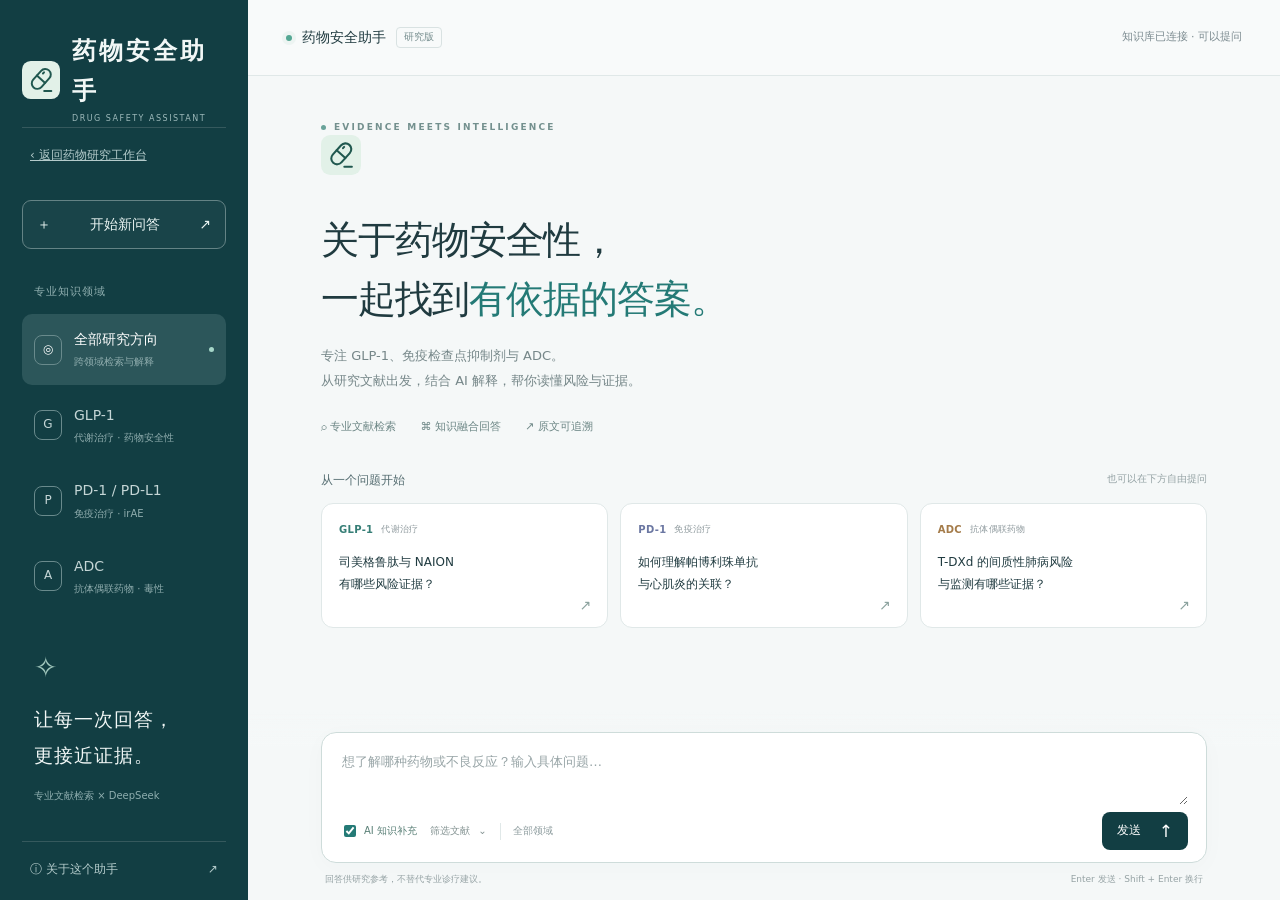
==== safety.html @ de423e83 "Launch Drug Intelligence AI research workspace" ====
<!doctype html>
<html lang="zh-CN">
<head><meta charset="utf-8"><meta name="viewport" content="width=device-width, initial-scale=1"><meta name="theme-color" content="#123e43"><title>药物安全助手</title><link rel="icon" type="image/svg+xml" href="data:image/svg+xml,%3Csvg%20xmlns%3D%22http%3A%2F%2Fwww.w3.org%2F2000%2Fsvg%22%20viewBox%3D%220%200%2048%2048%22%20width%3D%2240%22%20height%3D%2240%22%20aria-hidden%3D%22true%22%3E%3Crect%20width%3D%2248%22%20height%3D%2248%22%20rx%3D%2211%22%20fill%3D%22%23e2f1e8%22%2F%3E%3Cg%20fill%3D%22none%22%20stroke%3D%22%2320584f%22%20stroke-width%3D%222.5%22%20stroke-linejoin%3D%22round%22%20stroke-linecap%3D%22round%22%3E%3Cg%20transform%3D%22rotate%2842%2024%2023%29%22%3E%3Crect%20x%3D%2217%22%20y%3D%228%22%20width%3D%2214%22%20height%3D%2229%22%20rx%3D%227%22%2F%3E%3Cpath%20d%3D%22M17%2023h14m-10-7v-2%22%2F%3E%3C%2Fg%3E%3Cpath%20d%3D%22M28%2038h9%22%2F%3E%3C%2Fg%3E%3C%2Fsvg%3E"><link rel="stylesheet" href="./static/style.css?v=20261116b"></head>
<body>
<aside class="sidebar">
  <a class="brand" href="./" aria-label="药物安全助手首页"><svg xmlns="http://www.w3.org/2000/svg" viewBox="0 0 48 48" width="40" height="40" aria-hidden="true"><rect width="48" height="48" rx="11" fill="#e2f1e8"/><g fill="none" stroke="#20584f" stroke-width="2.5" stroke-linejoin="round" stroke-linecap="round"><g transform="rotate(42 24 23)"><rect x="17" y="8" width="14" height="29" rx="7"/><path d="M17 23h14m-10-7v-2"/></g><path d="M28 38h9"/></g></svg><span>药物安全助手<small>DRUG SAFETY ASSISTANT</small></span></a>
  <a href="./" class="about-button">‹ 返回药物研究工作台</a>
  <button id="new-chat" class="new-chat"><span>＋</span> 开始新问答 <span>↗</span></button>
  <div class="nav-label">专业知识领域</div>
  <nav aria-label="选择文献领域">
    <button data-category="" class="category selected" aria-pressed="true"><span class="nav-icon">◎</span><span>全部研究方向<small>跨领域检索与解释</small></span><span class="nav-dot"></span></button>
    <button data-category="GLP-1" class="category" aria-pressed="false"><span class="nav-icon">G</span><span>GLP-1<small>代谢治疗 · 药物安全性</small></span><span class="nav-dot"></span></button>
    <button data-category="PD-1/PD-L1" class="category" aria-pressed="false"><span class="nav-icon">P</span><span>PD-1 / PD-L1<small>免疫治疗 · irAE</small></span><span class="nav-dot"></span></button>
    <button data-category="ADC" class="category" aria-pressed="false"><span class="nav-icon">A</span><span>ADC<small>抗体偶联药物 · 毒性</small></span><span class="nav-dot"></span></button>
  </nav>
  <div class="sidebar-note"><span class="tiny-orbit">✧</span><p>让每一次回答，<br>更接近证据。</p><small>专业文献检索 × DeepSeek</small></div>
  <button id="settings" class="about-button">ⓘ 关于这个助手 <span>↗</span></button>
</aside>
<div class="app-shell">
  <header class="topbar"><div><span class="status-dot"></span><span>药物安全助手</span><span class="beta">研究版</span></div><span id="status" role="status">连接知识库中</span></header>
  <main id="main">
    <section id="welcome" class="welcome">
      <div class="eyebrow"><span></span> EVIDENCE MEETS INTELLIGENCE</div>
      <div aria-hidden="true"><svg xmlns="http://www.w3.org/2000/svg" viewBox="0 0 48 48" width="40" height="40" aria-hidden="true"><rect width="48" height="48" rx="11" fill="#e2f1e8"/><g fill="none" stroke="#20584f" stroke-width="2.5" stroke-linejoin="round" stroke-linecap="round"><g transform="rotate(42 24 23)"><rect x="17" y="8" width="14" height="29" rx="7"/><path d="M17 23h14m-10-7v-2"/></g><path d="M28 38h9"/></g></svg></div>
      <h1>关于药物安全性，<br>一起找到<span>有依据的答案。</span></h1>
      <p class="hero-copy">专注 GLP-1、免疫检查点抑制剂与 ADC。<br>从研究文献出发，结合 AI 解释，帮你读懂风险与证据。</p>
      <div class="capabilities"><span>⌕ 专业文献检索</span><span>⌘ 知识融合回答</span><span>↗ 原文可追溯</span></div>
      <div class="examples-heading">从一个问题开始 <span>也可以在下方自由提问</span></div>
      <div class="examples">
        <button data-question="司美格鲁肽与 NAION 风险有哪些研究证据？"><span class="topic">GLP-1 <i>代谢治疗</i></span><strong>司美格鲁肽与 NAION<br>有哪些风险证据？</strong><span class="example-arrow">↗</span></button>
        <button data-question="帕博利珠单抗与心肌炎有什么关联？"><span class="topic">PD-1 <i>免疫治疗</i></span><strong>如何理解帕博利珠单抗<br>与心肌炎的关联？</strong><span class="example-arrow">↗</span></button>
        <button data-question="T-DXd 与 ILD 风险及监测有哪些证据？"><span class="topic">ADC <i>抗体偶联药物</i></span><strong>T-DXd 的间质性肺病风险<br>与监测有哪些证据？</strong><span class="example-arrow">↗</span></button>
      </div>
    </section>
    <section id="conversation" aria-label="问答记录" aria-live="polite"></section>
  </main>
  <div class="composer-dock">
    <form id="form">
      <label class="sr-only" for="question">输入药物安全性问题</label>
      <textarea id="question" maxlength="2000" rows="2" placeholder="想了解哪种药物或不良反应？输入具体问题…" required></textarea>
      <div class="composer-controls"><div class="composer-options"><label class="fallback-option"><input id="allow-model" type="checkbox" checked><span>AI 知识补充</span></label><button id="filter-toggle" type="button" class="filter-toggle" aria-expanded="false">筛选文献 <span>⌄</span></button><span id="scope">全部领域</span></div><button id="submit" type="submit" aria-label="发送问题">发送 <span>↑</span></button></div>
      <div id="filters" hidden><label>发表年份 <input id="year-from" type="number" min="1900" max="2100" placeholder="起始年" aria-label="起始年份"> — <input id="year-to" type="number" min="1900" max="2100" placeholder="结束年" aria-label="结束年份"></label><span>仅筛选文献来源</span></div>
    </form>
    <div class="composer-note"><span id="message" role="status">回答供研究参考，不替代专业诊疗建议。</span><span class="keyboard-hint">Enter 发送 · Shift + Enter 换行</span></div>
  </div>
</div>
<dialog id="dialog"><form method="dialog"><span class="eyebrow">ABOUT THIS ASSISTANT</span><h2>从文献出发，让问题更清楚。</h2><p>药物安全助手专注 GLP-1、PD-1 / PD-L1 与 ADC 的药物安全性问题。优先检索已有文献，再由 DeepSeek 组织回答；有出处的结论附引用，点开可查看原文和 PDF 页码。</p><p>知识库未覆盖的部分允许模型补充，并在对应段落标注“知识补充”。这些内容没有经过当前文献库核验，也不是实时联网信息。引用与逐字引文检查不等于医学结论已获验证。</p><p>等待区展示实际处理阶段，不展示模型内部推理。本版本在浏览器中按关键词和药物别名检索，不运行原版向量模型。每次提问请写明药物与问题；本页保留本次问答记录，刷新后清空。</p><div id="connection-options" hidden><label for="api-url">后端地址</label><input id="api-url" type="url" placeholder="https://your-api.example.com"><button id="save" value="save">保存连接</button></div><button value="cancel" class="dialog-close">知道了</button></form></dialog>
<script src="./static/config.js?v=126d5b24" defer></script><script src="./static/static-client.mjs" type="module"></script><script src="./static/app.js?brand=v2&amp;v=pages1" defer></script>
</body></html>
---- static/style.css ----
:root{--ink:#203b40;--muted:#7c8b90;--teal:#247a76;--dark:#123e43;--line:#e0e8e8;--paper:#f5f8f8;--blue:#687bac;--font:Inter,"PingFang SC","Microsoft YaHei",system-ui,sans-serif}
*{box-sizing:border-box}body{margin:0;background:var(--paper);color:var(--ink);font:14px/1.65 var(--font)}button,input,textarea{font:inherit}button,a,input,textarea{ -webkit-tap-highlight-color:transparent}button{cursor:pointer}button:disabled{cursor:wait;opacity:.55}a{color:var(--teal)}button:focus-visible,a:focus-visible,textarea:focus-visible,input:focus-visible,summary:focus-visible{outline:3px solid #86bcb7;outline-offset:4px}[hidden]{display:none!important}.sidebar{position:fixed;inset:0 auto 0 0;width:248px;padding:32px 22px 22px;background:var(--dark);color:#f1f7f6;display:flex;flex-direction:column;z-index:5}.brand{display:flex;align-items:center;gap:12px;text-decoration:none;color:inherit;font-size:24px;font-weight:650;letter-spacing:3px}.brand small{display:block;font:8px/2 var(--font);letter-spacing:1.5px;color:#9db9ba}.brand-mark{display:grid;place-items:center;width:43px;height:43px;border:1px solid #7b9d9d;border-radius:13px;font-size:22px;letter-spacing:0;background:#ffffff08}.new-chat{margin:34px 0 34px;display:flex;justify-content:space-between;align-items:center;padding:12px 14px;border:1px solid #648385;border-radius:9px;background:#ffffff08;color:#eaf5f3}.new-chat:hover{background:#ffffff14}.nav-label{font-size:11px;letter-spacing:1px;color:#8faeaf;margin:0 12px 13px}.category{display:flex;align-items:center;gap:12px;width:100%;text-align:left;border:0;background:transparent;color:#c5d6d6;padding:14px 12px;border-radius:10px;margin-bottom:5px}.category small{display:block;color:#90adae;font-size:10px;margin-top:3px}.category.selected{background:#2c565a;color:#fff}.category:hover{background:#ffffff0c}.category.selected:hover{background:#2c565a}.nav-icon{width:28px;height:30px;display:grid;place-items:center;border:1px solid #698a8c;border-radius:8px;font-size:12px;font-weight:500}.nav-dot{margin-left:auto;width:5px;height:5px;border-radius:50%;background:transparent}.selected .nav-dot{background:#a6d7c9}.sidebar-note{margin-top:auto;padding:28px 12px 35px}.sidebar-note p{font-size:19px;line-height:1.9;font-weight:300;letter-spacing:1px;margin:10px 0}.sidebar-note small{font-size:10px;color:#8faeaf}.tiny-orbit{font-size:28px;color:#a1c7bd}.about-button{display:flex;justify-content:space-between;border:0;border-top:1px solid #35595d;background:none;color:#b4cbcb;padding:18px 8px 0;font-size:12px}.app-shell{margin-left:248px;min-height:100dvh}.topbar{height:76px;border-bottom:1px solid var(--line);display:flex;align-items:center;justify-content:space-between;padding:0 38px;background:#f8fafa;gap:12px}.topbar>div{display:flex;align-items:center;gap:10px}.status-dot{height:6px;width:6px;border-radius:50%;background:#54a793;box-shadow:0 0 0 4px #54a79312}.beta{font-size:10px;padding:1px 7px;color:#778e8f;border:1px solid #d9e2e2;border-radius:4px}#status{font-size:11px;color:var(--muted)}main{max-width:970px;margin:auto;padding:38px 42px 235px}.welcome{position:relative;padding-top:6px}.eyebrow{font-size:9px;font-weight:600;letter-spacing:2.2px;color:#73908e;display:flex;align-items:center;gap:8px}.eyebrow>span{height:5px;width:5px;background:#69a39a;border-radius:50%}.hero-emblem{position:absolute;right:24px;top:53px;width:106px;height:106px;display:grid;place-items:center;color:#4f8e87}.hero-emblem>span{font-size:68px;line-height:1;font-weight:200}.hero-emblem i{position:absolute;width:100px;height:100px;border:1px solid #a8c7c080;border-radius:36% 64% 54% 46%;transform:rotate(25deg)}.hero-emblem i:last-child{transform:rotate(90deg);width:84px;height:84px}h1{font-size:clamp(29px,3vw,42px);font-weight:500;line-height:1.55;letter-spacing:-1px;margin:28px 0 14px}h1 span{color:var(--teal)}.hero-copy{font-size:13px;color:#768789;line-height:1.95}.capabilities{display:flex;gap:24px;font-size:11px;color:#6c8685;margin-top:24px}.examples-heading{display:flex;justify-content:space-between;margin:35px 0 12px;font-size:12px;color:#546c70}.examples-heading>span{font-size:10px;color:#94a2a4}.examples{display:grid;grid-template-columns:repeat(3,1fr);gap:12px}.examples button{position:relative;background:#fff;border:1px solid var(--line);border-radius:12px;text-align:left;padding:18px 17px 32px;color:var(--ink);transition:transform .2s,border-color .2s,box-shadow .2s}.examples button:hover{transform:translateY(-3px);border-color:#8ab5ad;box-shadow:0 8px 24px #234b4507}.topic{font-size:10px;font-weight:600;letter-spacing:.3px;color:#367e76;display:flex;gap:8px;align-items:center}.topic i{font-style:normal;font-weight:400;font-size:9px;color:#8f9a9e}.examples button:nth-child(2) .topic{color:#6b77a2}.examples button:nth-child(3) .topic{color:#a47b49}.examples strong{display:block;font-size:12px;line-height:1.85;font-weight:450;margin-top:13px}.example-arrow{position:absolute;right:16px;bottom:10px;color:#8ba29e}.composer-dock{position:fixed;bottom:0;left:248px;right:0;padding:20px max(36px,calc((100vw - 248px - 886px)/2)) 13px;background:linear-gradient(0deg,var(--paper) 82%,#f5f8f800);z-index:4}#form{background:#fff;border:1px solid #cedcda;border-radius:15px;padding:16px 18px 12px;box-shadow:0 5px 25px #224a4306}textarea{border:0;resize:vertical;width:100%;min-height:56px;max-height:150px;outline:none!important;background:transparent;color:var(--ink);font-size:13px;line-height:1.7}textarea::placeholder{color:#98a5a7}#form:focus-within{border-color:#70a298;box-shadow:0 0 0 3px #76a89d0c}.composer-controls,.composer-options{display:flex;align-items:center;gap:14px;justify-content:space-between}.composer-options{gap:13px;justify-content:flex-start;font-size:10px;color:#819392}.fallback-option{display:flex;align-items:center;gap:5px;color:#597f76;cursor:pointer}.fallback-option input{accent-color:var(--teal);width:12px;height:12px}.filter-toggle{border:0;background:none;color:#859493;font-size:10px;padding:0}.filter-toggle span{padding-left:5px}#scope{border-left:1px solid var(--line);padding-left:12px;color:#8c9b9d}#submit{border:0;border-radius:8px;background:var(--dark);color:#fff;padding:9px 15px;font-size:12px;display:flex;align-items:center;gap:18px}#submit:hover{background:#21615f}#submit span{font-size:17px;line-height:1}.composer-note{display:flex;justify-content:space-between;gap:14px;font-size:9px;color:#96a3a5;margin-top:9px;padding:0 4px}#message.error{color:#ac4848}.keyboard-hint{white-space:nowrap}#filters{border-top:1px solid var(--line);margin-top:12px;padding-top:12px;font-size:10px;color:var(--muted);display:flex;gap:12px;align-items:center}#filters input{width:78px;padding:4px;border:1px solid var(--line);border-radius:4px;font-size:11px}#conversation:empty{display:none}.turn{margin:12px 0 45px;animation:appear .25s ease}.question-row{display:flex;justify-content:flex-end;margin-bottom:25px}.user-question{max-width:90%;background:#e7eeec;padding:13px 19px;border-radius:15px 15px 3px 15px;font-size:14px;white-space:pre-wrap;overflow-wrap:anywhere;margin:0}.assistant-heading{display:flex;align-items:center;gap:10px;margin-bottom:14px;font-size:13px;font-weight:600}.assistant-avatar{width:27px;height:27px;background:var(--dark);border-radius:8px;color:white;display:grid;place-items:center;font-size:16px}.assistant-heading small{margin-left:auto;font-size:10px;color:#99a6a7;font-weight:400}.answer-content{padding-left:37px;font-size:14px;line-height:1.95;overflow-wrap:anywhere}.claim{margin:0 0 18px}.cite{display:inline-flex;vertical-align:super;font-size:9px;line-height:1.6;margin-left:5px;padding:0 5px;color:#24766e;background:#e3efeb;border:1px solid #cde1da;border-radius:4px}.knowledge-inline{margin:0 0 18px}.knowledge-tag{display:inline-block;font-size:9px;line-height:1.7;color:#6f7fa3;background:#eaf0f8;border-radius:4px;padding:1px 6px;margin-right:7px;vertical-align:middle;cursor:help}.answer-caveat{font-size:11px;line-height:1.8;color:#889797;border-top:1px solid var(--line);padding-top:12px}.sources{margin-top:23px;border:1px solid #dae5e2;border-radius:10px;background:#fafdfe;overflow:hidden}.sources>summary{cursor:pointer;padding:13px 16px;font-size:12px;color:#50756e;list-style:none;display:flex;justify-content:space-between}.sources>summary:after{content:"展开 ↗";font-size:10px;color:#7f9690}.sources[open]>summary:after{content:"收起 ⌃"}.source-list{padding:0 16px 8px}.source-card{padding:16px 0;border-top:1px solid var(--line);scroll-margin-top:25px}.source-title{font-size:12px;line-height:1.7;font-weight:500;color:#38585c}.badge{font-size:10px;font-weight:600;color:#528b7f;margin-right:7px}.source-meta{font-size:10px;color:#97a3a5;margin-top:5px;overflow-wrap:anywhere}.quote{font-size:11px;color:#708487;line-height:1.9;border-left:2px solid #cbdfd8;padding-left:12px;margin:12px 0;max-height:200px;overflow:auto;white-space:pre-wrap}.pdf-link{font-size:11px;text-decoration:none}.source-notice{font-size:11px;color:#8c9697;padding-bottom:10px}.progress-panel{margin-left:37px;border:1px solid #dce7e3;border-radius:12px;padding:18px 20px;background:#fcfefe}.progress-title{display:flex;align-items:center;gap:10px;font-size:13px;color:#4d7970}.pulse{width:12px;height:12px;border:2px solid #c5ddd4;border-top-color:#408a77;border-radius:50%;animation:spin 1s linear infinite}.elapsed{margin-left:auto;font-size:10px;color:#91a49e}.progress-steps{display:flex;gap:20px;margin-top:17px;font-size:11px;color:#adb9b6}.progress-steps span{display:flex;align-items:center;gap:6px}.step-dot{width:5px;height:5px;background:#d4dfdb;border-radius:50%}.progress-steps .active{color:#397d6e}.active .step-dot{background:#4c947e}.progress-steps .done{color:#71988d}.done .step-dot{background:#99b8ad}.progress-detail{font-size:11px;color:#819891;margin:14px 0 0}.skeleton{height:7px;background:#edf3f0;border-radius:5px;margin-top:18px;position:relative;overflow:hidden;width:95%}.skeleton.short{width:65%;margin-top:10px}.skeleton:after{content:"";position:absolute;inset:0;transform:translateX(-100%);background:linear-gradient(90deg,transparent,#dcebe5,transparent);animation:shimmer 2s infinite}.turn-error{padding-left:37px;color:#a45a52;font-size:13px}.retry-button{margin-left:10px;border:1px solid #d8bdb6;border-radius:5px;color:#945a51;background:transparent;padding:3px 9px}.sr-only{position:absolute;width:1px;height:1px;padding:0;margin:-1px;overflow:hidden;clip:rect(0,0,0,0);white-space:nowrap;border:0}dialog{max-width:520px;width:calc(100% - 32px);border:1px solid var(--line);border-radius:16px;padding:30px;color:var(--ink);box-shadow:0 24px 90px #0b32332a}dialog::backdrop{background:#163c3e55;backdrop-filter:blur(3px)}dialog h2{font-size:20px;font-weight:500;margin:20px 0}dialog p{font-size:12px;color:#7d8d91}dialog input{width:100%;padding:8px;border:1px solid var(--line)}.dialog-close{background:var(--dark);color:white;border:0;border-radius:7px;padding:8px 19px;margin-top:12px}
@keyframes spin{to{transform:rotate(360deg)}}@keyframes shimmer{to{transform:translateX(100%)}}@keyframes appear{from{opacity:0;transform:translateY(7px)}to{opacity:1;transform:translateY(0)}}
@media(min-width:1500px){main{padding-top:65px}.examples-heading{margin-top:48px}.hero-copy{font-size:14px}}
@media(max-width:1100px){.sidebar{width:208px;padding:26px 16px 20px}.app-shell{margin-left:208px}.composer-dock{left:208px;padding-left:30px;padding-right:30px}main{padding-left:30px;padding-right:30px}.hero-emblem{right:0;width:70px;height:70px;opacity:.6;top:60px}.hero-emblem i{width:72px;height:72px}.hero-emblem i:last-child{width:60px;height:60px}.hero-emblem>span{font-size:48px}.examples button{padding:15px 12px 28px}.topic i{display:none}}
@media(max-width:760px){.sidebar{position:relative;width:100%;height:auto;padding:15px 20px 10px;background:var(--paper);color:var(--dark);border-bottom:1px solid var(--line)}.brand{font-size:20px;letter-spacing:2px}.brand-mark{height:32px;width:32px;font-size:18px;border-color:#9fbab4}.brand small{font-size:7px;color:#8b9f9a}.new-chat{position:absolute;right:20px;top:16px;margin:0;padding:7px 11px;color:var(--dark);border-color:#c9dad5;font-size:11px;gap:12px}.nav-label,.sidebar-note,.about-button{display:none}nav{display:flex;gap:6px;margin-top:18px;overflow-x:auto}.category{width:auto;flex:1;justify-content:center;white-space:nowrap;margin:0;padding:7px 9px;font-size:10px;border:1px solid #dce7e3;color:#6f8982;border-radius:6px;gap:4px}.category.selected,.category.selected:hover{background:var(--dark);color:white}.category small,.nav-icon,.nav-dot{display:none}.app-shell{margin:0}.topbar{height:46px;padding:0 20px;font-size:11px;border:0}.topbar .beta{display:none}#status{font-size:9px}.composer-dock{left:0;padding:16px 16px 12px}main{padding:26px 24px 220px}.hero-emblem{display:none}h1{font-size:29px;margin-top:24px;letter-spacing:-1px}.hero-copy{font-size:12px}.eyebrow{font-size:8px;letter-spacing:1.4px}.capabilities{gap:15px;font-size:9px;margin-top:20px}.examples-heading{margin-top:30px;font-size:11px}.examples-heading>span{font-size:9px}.examples{grid-template-columns:1fr;gap:8px}.examples button{padding:12px 14px;display:flex;align-items:center;gap:17px;border-radius:8px}.examples strong{font-size:11px;margin:0;line-height:1.7}.examples strong br{display:none}.topic{min-width:40px;font-size:10px}.example-arrow{position:static;margin-left:auto}.composer-options{gap:9px}#scope{display:none}.composer-controls{gap:8px}#submit{gap:10px;padding:8px 12px}#form{padding:13px 13px 10px}textarea{font-size:12px}.keyboard-hint{display:none}.composer-note{font-size:8px;justify-content:center}.answer-content{padding-left:0;font-size:13px}.progress-panel{margin-left:0;padding:15px}.progress-steps{gap:14px;font-size:10px}.assistant-heading{font-size:12px}.user-question{font-size:13px}.source-list{padding-left:13px;padding-right:13px}.turn-error{padding-left:0}}
@media(prefers-reduced-motion:reduce){*,*:before,*:after{animation:none!important;transition:none!important;scroll-behavior:auto!important}}
@media(min-width:761px) and (max-height:800px){main{padding-top:20px}.welcome{padding-top:0}h1{font-size:35px;line-height:1.4;margin:20px 0 10px}.hero-copy{margin:10px 0}.capabilities{margin-top:16px}.examples-heading{margin-top:22px}.examples button{padding-top:14px;padding-bottom:25px}.examples strong{margin-top:9px}.sidebar-note{display:none}.about-button{margin-top:auto}}
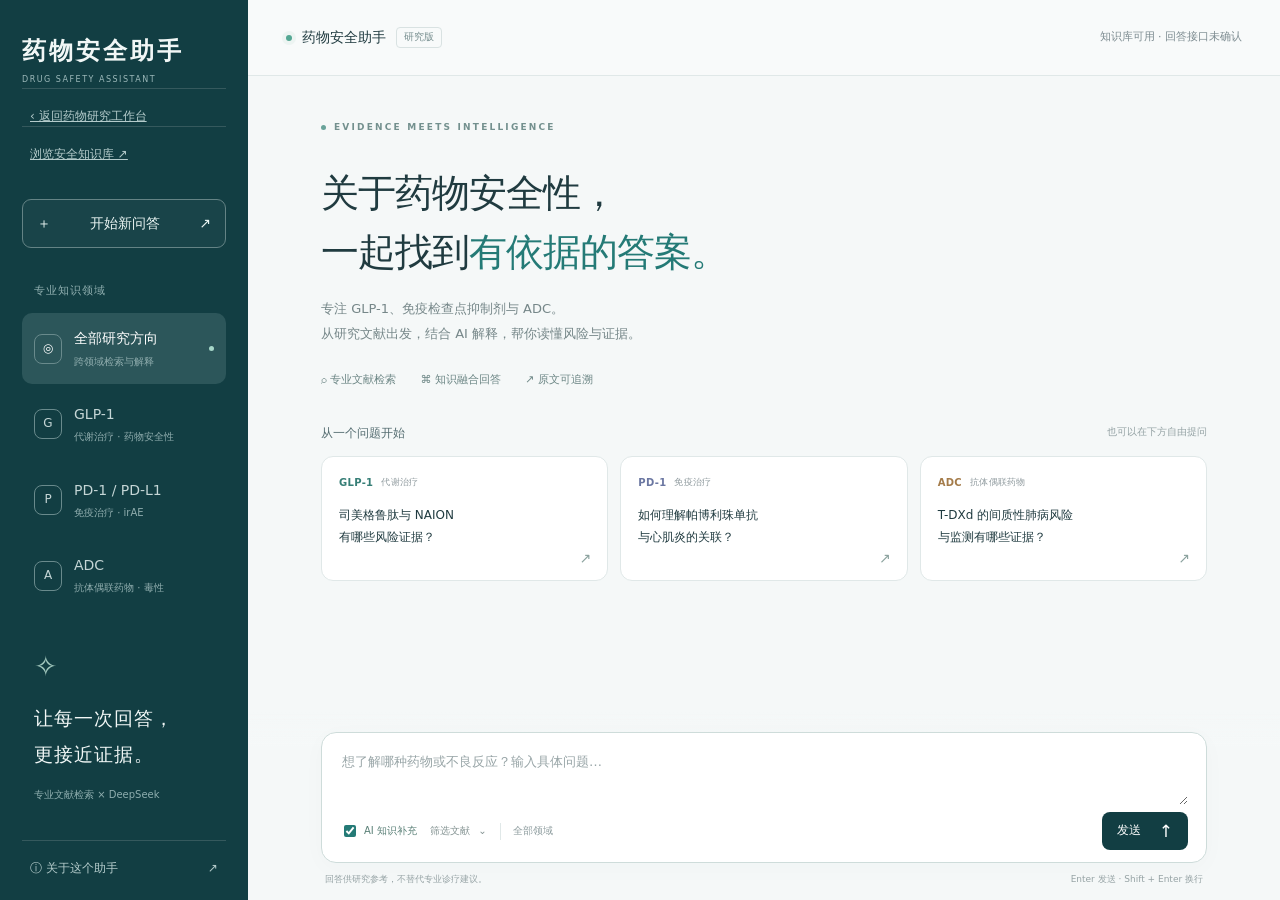
==== commit d016e2a8: "Lead with searchable drug safety evidence and simplify assistant branding" ====
--- a/safety.html
+++ b/safety.html
@@ -3,8 +3,9 @@
 <head><meta charset="utf-8"><meta name="viewport" content="width=device-width, initial-scale=1"><meta name="theme-color" content="#123e43"><title>药物安全助手</title><link rel="icon" type="image/svg+xml" href="data:image/svg+xml,%3Csvg%20xmlns%3D%22http%3A%2F%2Fwww.w3.org%2F2000%2Fsvg%22%20viewBox%3D%220%200%2048%2048%22%20width%3D%2240%22%20height%3D%2240%22%20aria-hidden%3D%22true%22%3E%3Crect%20width%3D%2248%22%20height%3D%2248%22%20rx%3D%2211%22%20fill%3D%22%23e2f1e8%22%2F%3E%3Cg%20fill%3D%22none%22%20stroke%3D%22%2320584f%22%20stroke-width%3D%222.5%22%20stroke-linejoin%3D%22round%22%20stroke-linecap%3D%22round%22%3E%3Cg%20transform%3D%22rotate%2842%2024%2023%29%22%3E%3Crect%20x%3D%2217%22%20y%3D%228%22%20width%3D%2214%22%20height%3D%2229%22%20rx%3D%227%22%2F%3E%3Cpath%20d%3D%22M17%2023h14m-10-7v-2%22%2F%3E%3C%2Fg%3E%3Cpath%20d%3D%22M28%2038h9%22%2F%3E%3C%2Fg%3E%3C%2Fsvg%3E"><link rel="stylesheet" href="./static/style.css?v=20261116b"></head>
 <body>
 <aside class="sidebar">
-  <a class="brand" href="./" aria-label="药物安全助手首页"><svg xmlns="http://www.w3.org/2000/svg" viewBox="0 0 48 48" width="40" height="40" aria-hidden="true"><rect width="48" height="48" rx="11" fill="#e2f1e8"/><g fill="none" stroke="#20584f" stroke-width="2.5" stroke-linejoin="round" stroke-linecap="round"><g transform="rotate(42 24 23)"><rect x="17" y="8" width="14" height="29" rx="7"/><path d="M17 23h14m-10-7v-2"/></g><path d="M28 38h9"/></g></svg><span>药物安全助手<small>DRUG SAFETY ASSISTANT</small></span></a>
+  <a class="brand" href="./" aria-label="药物安全助手首页"><span>药物安全助手<small>DRUG SAFETY ASSISTANT</small></span></a>
   <a href="./" class="about-button">‹ 返回药物研究工作台</a>
+  <a href="./#safety-library" class="about-button">浏览安全知识库 ↗</a>
   <button id="new-chat" class="new-chat"><span>＋</span> 开始新问答 <span>↗</span></button>
   <div class="nav-label">专业知识领域</div>
   <nav aria-label="选择文献领域">
@@ -21,7 +22,7 @@
   <main id="main">
     <section id="welcome" class="welcome">
       <div class="eyebrow"><span></span> EVIDENCE MEETS INTELLIGENCE</div>
-      <div aria-hidden="true"><svg xmlns="http://www.w3.org/2000/svg" viewBox="0 0 48 48" width="40" height="40" aria-hidden="true"><rect width="48" height="48" rx="11" fill="#e2f1e8"/><g fill="none" stroke="#20584f" stroke-width="2.5" stroke-linejoin="round" stroke-linecap="round"><g transform="rotate(42 24 23)"><rect x="17" y="8" width="14" height="29" rx="7"/><path d="M17 23h14m-10-7v-2"/></g><path d="M28 38h9"/></g></svg></div>
+
       <h1>关于药物安全性，<br>一起找到<span>有依据的答案。</span></h1>
       <p class="hero-copy">专注 GLP-1、免疫检查点抑制剂与 ADC。<br>从研究文献出发，结合 AI 解释，帮你读懂风险与证据。</p>
       <div class="capabilities"><span>⌕ 专业文献检索</span><span>⌘ 知识融合回答</span><span>↗ 原文可追溯</span></div>
@@ -45,5 +46,5 @@
   </div>
 </div>
 <dialog id="dialog"><form method="dialog"><span class="eyebrow">ABOUT THIS ASSISTANT</span><h2>从文献出发，让问题更清楚。</h2><p>药物安全助手专注 GLP-1、PD-1 / PD-L1 与 ADC 的药物安全性问题。优先检索已有文献，再由 DeepSeek 组织回答；有出处的结论附引用，点开可查看原文和 PDF 页码。</p><p>知识库未覆盖的部分允许模型补充，并在对应段落标注“知识补充”。这些内容没有经过当前文献库核验，也不是实时联网信息。引用与逐字引文检查不等于医学结论已获验证。</p><p>等待区展示实际处理阶段，不展示模型内部推理。本版本在浏览器中按关键词和药物别名检索，不运行原版向量模型。每次提问请写明药物与问题；本页保留本次问答记录，刷新后清空。</p><div id="connection-options" hidden><label for="api-url">后端地址</label><input id="api-url" type="url" placeholder="https://your-api.example.com"><button id="save" value="save">保存连接</button></div><button value="cancel" class="dialog-close">知道了</button></form></dialog>
-<script src="./static/config.js?v=126d5b24" defer></script><script src="./static/static-client.mjs" type="module"></script><script src="./static/app.js?brand=v2&amp;v=pages1" defer></script>
+<script src="./static/config.js?v=126d5b24" defer></script><script src="./static/static-client.mjs" type="module"></script><script src="./static/app.js?brand=text&amp;v=safety1" defer></script>
 </body></html>
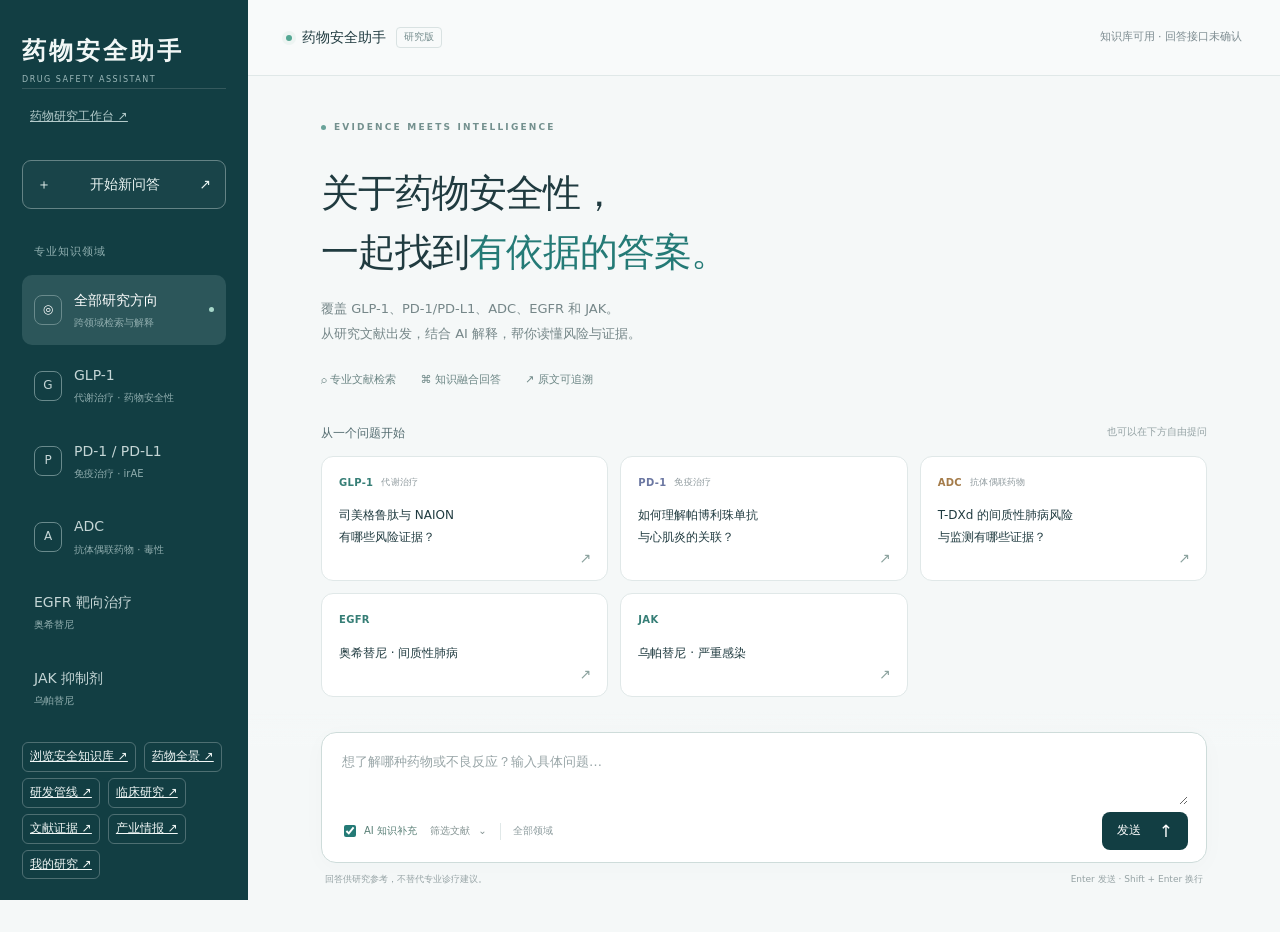
==== commit 963b79ad: "Restore RAG chat homepage and expand evidence with two official labels" ====
--- a/safety.html
+++ b/safety.html
@@ -1,50 +1,8 @@
 <!doctype html>
 <html lang="zh-CN">
-<head><meta charset="utf-8"><meta name="viewport" content="width=device-width, initial-scale=1"><meta name="theme-color" content="#123e43"><title>药物安全助手</title><link rel="icon" type="image/svg+xml" href="data:image/svg+xml,%3Csvg%20xmlns%3D%22http%3A%2F%2Fwww.w3.org%2F2000%2Fsvg%22%20viewBox%3D%220%200%2048%2048%22%20width%3D%2240%22%20height%3D%2240%22%20aria-hidden%3D%22true%22%3E%3Crect%20width%3D%2248%22%20height%3D%2248%22%20rx%3D%2211%22%20fill%3D%22%23e2f1e8%22%2F%3E%3Cg%20fill%3D%22none%22%20stroke%3D%22%2320584f%22%20stroke-width%3D%222.5%22%20stroke-linejoin%3D%22round%22%20stroke-linecap%3D%22round%22%3E%3Cg%20transform%3D%22rotate%2842%2024%2023%29%22%3E%3Crect%20x%3D%2217%22%20y%3D%228%22%20width%3D%2214%22%20height%3D%2229%22%20rx%3D%227%22%2F%3E%3Cpath%20d%3D%22M17%2023h14m-10-7v-2%22%2F%3E%3C%2Fg%3E%3Cpath%20d%3D%22M28%2038h9%22%2F%3E%3C%2Fg%3E%3C%2Fsvg%3E"><link rel="stylesheet" href="./static/style.css?v=20261116b"></head>
-<body>
-<aside class="sidebar">
-  <a class="brand" href="./" aria-label="药物安全助手首页"><span>药物安全助手<small>DRUG SAFETY ASSISTANT</small></span></a>
-  <a href="./" class="about-button">‹ 返回药物研究工作台</a>
-  <a href="./#safety-library" class="about-button">浏览安全知识库 ↗</a>
-  <button id="new-chat" class="new-chat"><span>＋</span> 开始新问答 <span>↗</span></button>
-  <div class="nav-label">专业知识领域</div>
-  <nav aria-label="选择文献领域">
-    <button data-category="" class="category selected" aria-pressed="true"><span class="nav-icon">◎</span><span>全部研究方向<small>跨领域检索与解释</small></span><span class="nav-dot"></span></button>
-    <button data-category="GLP-1" class="category" aria-pressed="false"><span class="nav-icon">G</span><span>GLP-1<small>代谢治疗 · 药物安全性</small></span><span class="nav-dot"></span></button>
-    <button data-category="PD-1/PD-L1" class="category" aria-pressed="false"><span class="nav-icon">P</span><span>PD-1 / PD-L1<small>免疫治疗 · irAE</small></span><span class="nav-dot"></span></button>
-    <button data-category="ADC" class="category" aria-pressed="false"><span class="nav-icon">A</span><span>ADC<small>抗体偶联药物 · 毒性</small></span><span class="nav-dot"></span></button>
-  </nav>
-  <div class="sidebar-note"><span class="tiny-orbit">✧</span><p>让每一次回答，<br>更接近证据。</p><small>专业文献检索 × DeepSeek</small></div>
-  <button id="settings" class="about-button">ⓘ 关于这个助手 <span>↗</span></button>
-</aside>
-<div class="app-shell">
-  <header class="topbar"><div><span class="status-dot"></span><span>药物安全助手</span><span class="beta">研究版</span></div><span id="status" role="status">连接知识库中</span></header>
-  <main id="main">
-    <section id="welcome" class="welcome">
-      <div class="eyebrow"><span></span> EVIDENCE MEETS INTELLIGENCE</div>
-
-      <h1>关于药物安全性，<br>一起找到<span>有依据的答案。</span></h1>
-      <p class="hero-copy">专注 GLP-1、免疫检查点抑制剂与 ADC。<br>从研究文献出发，结合 AI 解释，帮你读懂风险与证据。</p>
-      <div class="capabilities"><span>⌕ 专业文献检索</span><span>⌘ 知识融合回答</span><span>↗ 原文可追溯</span></div>
-      <div class="examples-heading">从一个问题开始 <span>也可以在下方自由提问</span></div>
-      <div class="examples">
-        <button data-question="司美格鲁肽与 NAION 风险有哪些研究证据？"><span class="topic">GLP-1 <i>代谢治疗</i></span><strong>司美格鲁肽与 NAION<br>有哪些风险证据？</strong><span class="example-arrow">↗</span></button>
-        <button data-question="帕博利珠单抗与心肌炎有什么关联？"><span class="topic">PD-1 <i>免疫治疗</i></span><strong>如何理解帕博利珠单抗<br>与心肌炎的关联？</strong><span class="example-arrow">↗</span></button>
-        <button data-question="T-DXd 与 ILD 风险及监测有哪些证据？"><span class="topic">ADC <i>抗体偶联药物</i></span><strong>T-DXd 的间质性肺病风险<br>与监测有哪些证据？</strong><span class="example-arrow">↗</span></button>
-      </div>
-    </section>
-    <section id="conversation" aria-label="问答记录" aria-live="polite"></section>
-  </main>
-  <div class="composer-dock">
-    <form id="form">
-      <label class="sr-only" for="question">输入药物安全性问题</label>
-      <textarea id="question" maxlength="2000" rows="2" placeholder="想了解哪种药物或不良反应？输入具体问题…" required></textarea>
-      <div class="composer-controls"><div class="composer-options"><label class="fallback-option"><input id="allow-model" type="checkbox" checked><span>AI 知识补充</span></label><button id="filter-toggle" type="button" class="filter-toggle" aria-expanded="false">筛选文献 <span>⌄</span></button><span id="scope">全部领域</span></div><button id="submit" type="submit" aria-label="发送问题">发送 <span>↑</span></button></div>
-      <div id="filters" hidden><label>发表年份 <input id="year-from" type="number" min="1900" max="2100" placeholder="起始年" aria-label="起始年份"> — <input id="year-to" type="number" min="1900" max="2100" placeholder="结束年" aria-label="结束年份"></label><span>仅筛选文献来源</span></div>
-    </form>
-    <div class="composer-note"><span id="message" role="status">回答供研究参考，不替代专业诊疗建议。</span><span class="keyboard-hint">Enter 发送 · Shift + Enter 换行</span></div>
-  </div>
-</div>
-<dialog id="dialog"><form method="dialog"><span class="eyebrow">ABOUT THIS ASSISTANT</span><h2>从文献出发，让问题更清楚。</h2><p>药物安全助手专注 GLP-1、PD-1 / PD-L1 与 ADC 的药物安全性问题。优先检索已有文献，再由 DeepSeek 组织回答；有出处的结论附引用，点开可查看原文和 PDF 页码。</p><p>知识库未覆盖的部分允许模型补充，并在对应段落标注“知识补充”。这些内容没有经过当前文献库核验，也不是实时联网信息。引用与逐字引文检查不等于医学结论已获验证。</p><p>等待区展示实际处理阶段，不展示模型内部推理。本版本在浏览器中按关键词和药物别名检索，不运行原版向量模型。每次提问请写明药物与问题；本页保留本次问答记录，刷新后清空。</p><div id="connection-options" hidden><label for="api-url">后端地址</label><input id="api-url" type="url" placeholder="https://your-api.example.com"><button id="save" value="save">保存连接</button></div><button value="cancel" class="dialog-close">知道了</button></form></dialog>
-<script src="./static/config.js?v=126d5b24" defer></script><script src="./static/static-client.mjs" type="module"></script><script src="./static/app.js?brand=text&amp;v=safety1" defer></script>
-</body></html>
+<meta charset="utf-8">
+<meta name="viewport" content="width=device-width, initial-scale=1">
+<title>药物安全助手</title>
+<script>location.replace(new URL('./'+location.search+location.hash,location.href));</script>
+<a href="./">打开药物安全问答</a>
+</html>
